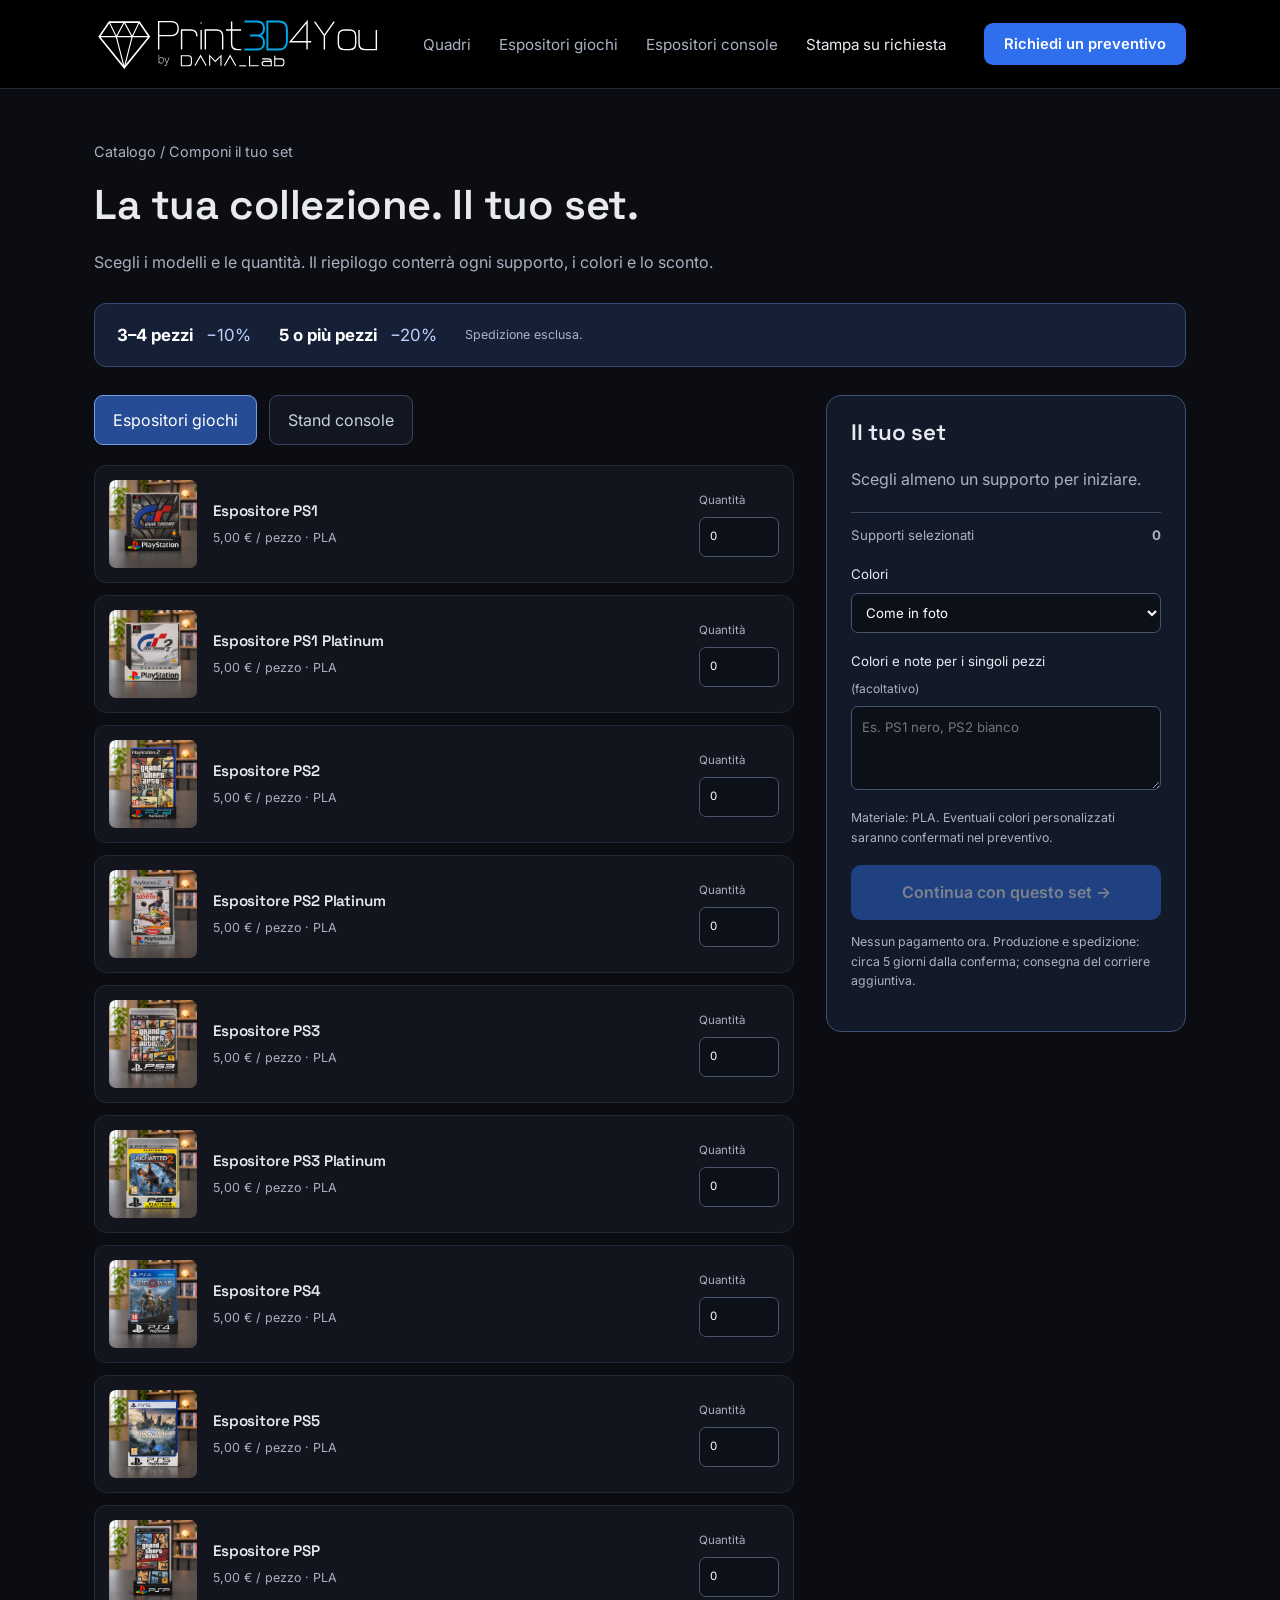
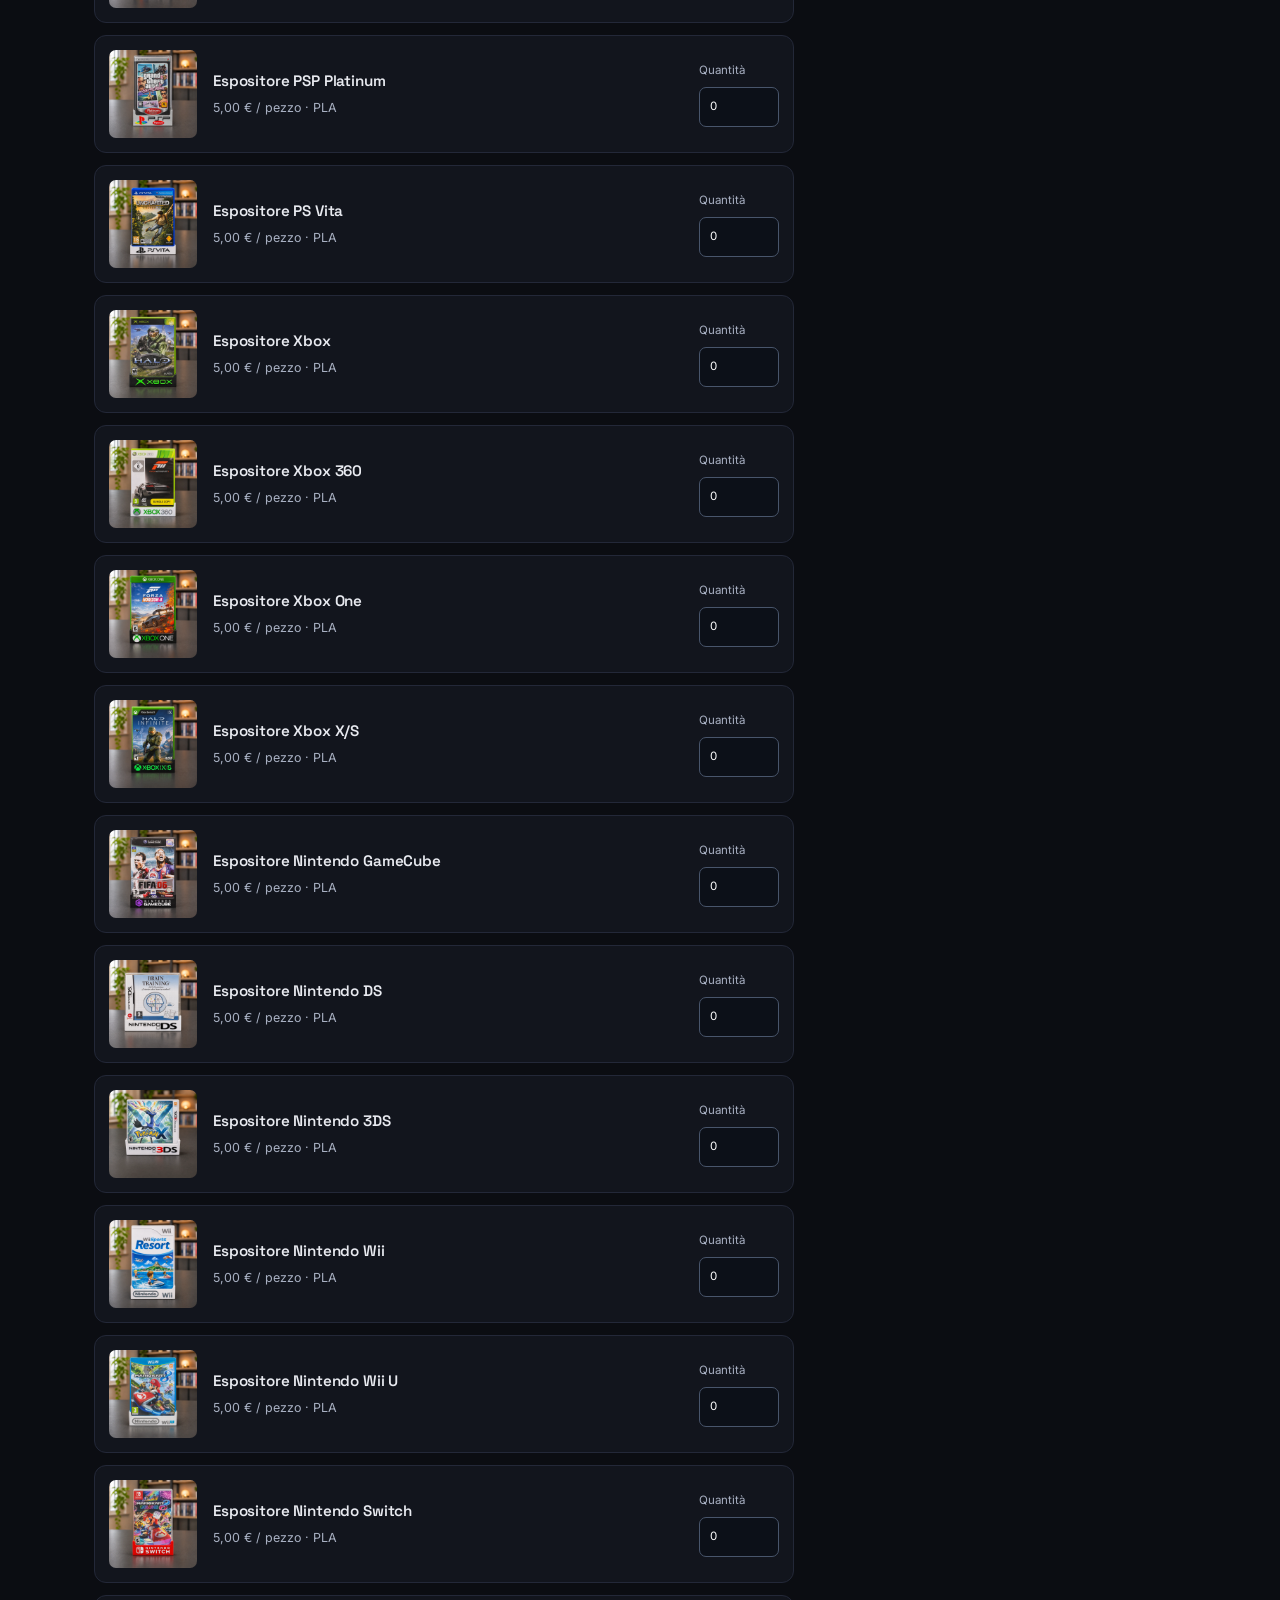
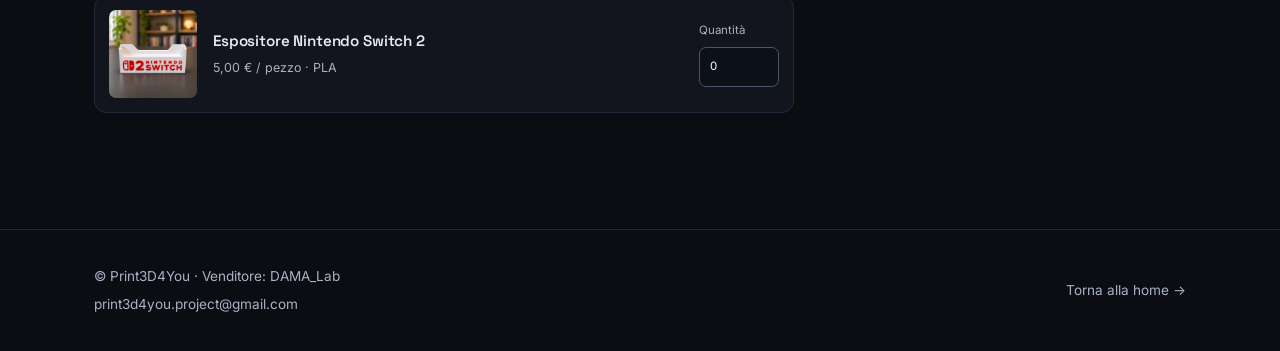
==== componi-set.html @ c37c7026 "Aggiorna catalogo, set personalizzati e categorie dinamiche" ====
<!DOCTYPE html>
<html lang="it">
<head>
<meta charset="UTF-8">
<meta name="viewport" content="width=device-width, initial-scale=1.0">
<meta name="description" content="Invia il tuo file 3D e richiedi un preventivo gratuito per la stampa 3D.">
<title>Componi il tuo set | Print3D4You</title>
<link rel="preconnect" href="https://fonts.googleapis.com">
<link href="https://fonts.googleapis.com/css2?family=Space+Grotesk:wght@500;600;700&family=Inter:wght@400;500;600&display=swap" rel="stylesheet">
<link rel="stylesheet" href="styles.css?v=catalogo-20261104">




<script>
window.TRACKING_CONFIG = { measurementId: "G-C6DGYZ65X0" };
</script>
<script async src="https://www.googletagmanager.com/gtag/js?id=G-C6DGYZ65X0"></script>
<script>
window.dataLayer = window.dataLayer || [];
function gtag(){dataLayer.push(arguments);}
gtag("js", new Date());
gtag("config", "G-C6DGYZ65X0");
</script>
<script src="tracking.js" defer></script>
<script src="catalogo.js?v=catalogo-20261104" defer></script>
<script src="site.js?v=catalogo-20261104" defer></script>

</head>
<body>
<a class="skip-link" href="#contenuto">Vai al contenuto</a>

<header class="site">
  <nav class="nav" aria-label="Navigazione principale">
    <a class="brand" href="index.html">
      <img src="site_images/brand/print3d4you-by-dama-lab-nero.svg" alt="Print3D4You by DAMA_Lab" width="1660" height="320">
    </a>
    <button class="nav-toggle" type="button" aria-expanded="false" aria-controls="main-menu">Menu <span aria-hidden="true">☰</span></button>
    <ul id="main-menu">
      <li><a href="quadri.html">Quadri</a></li>
      <li><a href="espositori-giochi.html">Espositori giochi</a></li>
      <li><a href="espositori-console.html">Espositori console</a></li>
      <li><a href="richiesta.html" class="active">Stampa su richiesta</a></li>
    </ul>
    <a class="cta" href="richiesta.html">Richiedi un preventivo</a>
  </nav>
</header>

<main id="contenuto"><section class="catalog-hero"><div class="wrap"><div class="breadcrumb"><a href="index.html">Catalogo</a> / Componi il tuo set</div><h1>La tua collezione. Il tuo set.</h1><p class="lead">Scegli i modelli e le quantità. Il riepilogo conterrà ogni supporto, i colori e lo sconto.</p></div></section><div class="wrap"><div class="discount-strip"><span><strong>3–4 pezzi</strong> −10%</span><span><strong>5 o più pezzi</strong> −20%</span><small>Spedizione esclusa.</small></div><noscript><p>Per il configuratore occorre JavaScript. Puoi <a href="richiesta.html">descrivere il set nel modulo</a>.</p></noscript><form id="set-builder" action="richiesta.html" method="get"><input type="hidden" name="prodotto" value="Set personalizzato per collezionisti"><input type="hidden" name="selezione" id="set-selection"><input type="hidden" name="materiale" value="PLA"><div class="set-layout"><div><div class="set-tabs" role="group" aria-label="Tipo di supporto"><button type="button" data-set-type="giochi" aria-pressed="true">Espositori giochi</button><button type="button" data-set-type="console" aria-pressed="false">Stand console</button></div><div id="set-products"></div></div><aside class="set-summary" aria-labelledby="set-summary-title"><h2 id="set-summary-title">Il tuo set</h2><div id="set-lines"><p>Scegli almeno un supporto per iniziare.</p></div><div id="set-totals" role="status" aria-live="polite"></div><label>Colori<select name="colori"><option>Come in foto</option><option>Da concordare</option></select></label><label>Colori e note per i singoli pezzi <span>(facoltativo)</span><textarea name="preferenze" rows="3" maxlength="1000" placeholder="Es. PS1 nero, PS2 bianco"></textarea></label><p class="quote-hint">Materiale: PLA. Eventuali colori personalizzati saranno confermati nel preventivo.</p><button class="btn btn-primary" id="set-submit" type="submit" disabled>Continua con questo set →</button><p class="quote-hint">Nessun pagamento ora. Produzione e spedizione: circa 5 giorni dalla conferma; consegna del corriere aggiuntiva.</p><p id="set-error" role="alert"></p></aside></div></form></div></main>



<footer class="site">
  <div class="wrap">
    <div class="seller-contact">
      <p>© Print3D4You · Venditore: DAMA_Lab</p>
      <a href="mailto:print3d4you.project@gmail.com">print3d4you.project@gmail.com</a>
    </div>
    <a href="index.html">Torna alla home →</a>
  </div>
</footer>

</body>
</html>
---- styles.css ----
/* ===== Print3D4You — Design System ===== */
:root{
  --bg: #0b0d12;
  --surface: #12151d;
  --surface-2: #181c26;
  --border: #232838;
  --text: #e8eaf0;
  --text-dim: #a9b1c3;
  --accent: #2f6fed;
  --accent-hover: #4a82f5;
  --accent-soft: rgba(47,111,237,0.12);
  --radius: 14px;
  --maxw: 1140px;
}

*{ box-sizing:border-box; }

html{ scroll-behavior:smooth; }

body{
  margin:0;
  background:var(--bg);
  color:var(--text);
  font-family:'Inter',-apple-system,sans-serif;
  line-height:1.55;
  -webkit-font-smoothing:antialiased;
}

h1,h2,h3,h4{
  font-family:'Space Grotesk',sans-serif;
  font-weight:600;
  line-height:1.15;
  margin:0 0 .5em;
  letter-spacing:-0.01em;
}

p{ margin:0 0 1em; color:var(--text-dim); max-width:65ch; }

a{ color:inherit; }

img{ max-width:100%; display:block; }

.wrap{ max-width:var(--maxw); margin:0 auto; padding:0 24px; }

/* ---- Header ---- */
header.site{
  position:sticky; top:0; z-index:50;
  background:#000;
  backdrop-filter:blur(10px);
  border-bottom:1px solid var(--border);
}
.nav{
  display:flex; align-items:center; justify-content:space-between;
  padding:16px 24px; max-width:var(--maxw); margin:0 auto;
}
.nav .brand{ display:flex; align-items:center; flex-shrink:0; text-decoration:none; }
.nav .brand img{ width:290px; height:auto; }
.nav ul{ list-style:none; display:flex; gap:28px; margin:0; padding:0; }
.nav ul a{ text-decoration:none; color:var(--text-dim); font-size:0.95rem; transition:color .2s; }
.nav ul a:hover, .nav ul a.active{ color:var(--text); }
.nav .cta{
  background:var(--accent); color:#fff; padding:10px 20px; border-radius:9px;
  text-decoration:none; font-size:0.92rem; font-weight:600; transition:background .2s;
}
.nav .cta:hover{ background:var(--accent-hover); }
.nav-toggle{ display:none; }

/* ---- Hero ---- */
.hero{ padding:72px 0 56px; max-width:var(--maxw); margin:0 auto; padding-left:24px; padding-right:24px; }
.hero h1{ font-size:clamp(2.1rem, 4.5vw, 3.2rem); max-width:16ch; }
.hero p.lead{ font-size:1.15rem; max-width:52ch; margin-bottom:1.6em; }
.hero-actions{ display:flex; gap:14px; flex-wrap:wrap; }

.btn{
  display:inline-block; padding:14px 28px; border-radius:10px;
  text-decoration:none; font-weight:600; font-size:1rem; transition:.2s;
  border:1px solid transparent;
}
.btn-primary{ background:var(--accent); color:#fff; }
.btn-primary:hover{ background:var(--accent-hover); }
.btn-ghost{ background:transparent; color:var(--text); border-color:var(--border); }
.btn-ghost:hover{ border-color:var(--accent); color:var(--accent); }

/* ---- Category tiles (hub) ---- */
.categories{ padding:8px 0 72px; }
.cat-grid{
  display:grid; grid-template-columns:repeat(3,1fr); gap:20px;
}
.cat-card{
  position:relative; display:block; text-decoration:none;
  border-radius:var(--radius); overflow:hidden; aspect-ratio:4/5;
  background:var(--surface); border:1px solid var(--border);
}
.cat-card img{
  position:absolute; inset:0; width:100%; height:100%; object-fit:cover;
  filter:brightness(0.62) saturate(1.05); transition:filter .35s, transform .35s;
}
.cat-card:hover img{ filter:brightness(0.75) saturate(1.15); transform:scale(1.04); }
.cat-card .overlay{
  position:absolute; inset:0; display:flex; flex-direction:column; justify-content:flex-end;
  padding:24px; background:linear-gradient(to top, rgba(0,0,0,0.75) 0%, rgba(0,0,0,0) 55%);
}
.cat-card h3{ color:#fff; font-size:1.35rem; margin-bottom:.2em; }
.cat-card .count{ color:rgba(255,255,255,0.75); font-size:0.9rem; }

/* ---- Sections ---- */
section.block{ padding:56px 0; }
section.block.tinted{ background:var(--surface); border-top:1px solid var(--border); border-bottom:1px solid var(--border); }
.block h2{ font-size:1.7rem; margin-bottom:.3em; }
.block .kicker{ color:var(--accent); font-size:0.95rem; font-weight:600; margin-bottom:.4em; display:block; }

.grid-4{ display:grid; grid-template-columns:repeat(4,1fr); gap:18px; margin-top:28px; }
.feat{
  background:var(--surface-2); border:1px solid var(--border); border-radius:var(--radius);
  padding:22px 20px;
}
.feat h4{ font-size:1.02rem; margin-bottom:.35em; }
.feat p{ font-size:0.92rem; margin:0; }

/* ---- Product grid (catalog pages) ---- */
.catalog-hero{ padding:52px 0 12px; }
.catalog-hero .breadcrumb{ color:var(--text-dim); font-size:0.9rem; margin-bottom:18px; }
.catalog-hero .breadcrumb a{ color:var(--text-dim); text-decoration:none; }
.catalog-hero .breadcrumb a:hover{ color:var(--accent); }
.catalog-hero h1{ font-size:clamp(1.8rem,3.5vw,2.6rem); }

.product-grid{
  display:grid; grid-template-columns:repeat(3,1fr); gap:22px;
  padding:32px 0 72px;
}
.product-card{
  background:var(--surface); border:1px solid var(--border); border-radius:var(--radius);
  overflow:hidden; display:flex; flex-direction:column;
}
.product-card .img-wrap{ aspect-ratio:1/1; overflow:hidden; background:#000; }
.product-card img{ width:100%; height:100%; object-fit:cover; transition:transform .4s; }
.product-card:hover img{ transform:scale(1.05); }
.product-card .info{ padding:18px 18px 20px; }
.product-card h3{ font-size:1.08rem; margin-bottom:.25em; }
.product-card .tag{ display:inline-block; font-size:0.78rem; color:var(--accent); background:var(--accent-soft); padding:3px 10px; border-radius:20px; margin-bottom:10px; }
.product-card p{ font-size:0.9rem; margin:0 0 14px; }
.product-card .price-row{ display:flex; align-items:center; justify-content:space-between; }
.product-card .price{ font-family:'Space Grotesk',sans-serif; font-weight:600; font-size:1.15rem; color:var(--text); }
.product-card .mini-btn{
  font-size:0.85rem; color:var(--accent); text-decoration:none; font-weight:600;
}
.product-card .mini-btn:hover{ color:var(--accent-hover); }

.empty-note{
  grid-column:1/-1; text-align:center; padding:40px 20px; color:var(--text-dim);
  border:1px dashed var(--border); border-radius:var(--radius);
}

/* ---- Footer ---- */
footer.site{
  border-top:1px solid var(--border); padding:36px 0; margin-top:40px;
}
footer.site .wrap{ display:flex; justify-content:space-between; align-items:center; flex-wrap:wrap; gap:12px; }
footer.site p{ margin:0; font-size:0.85rem; color:var(--text-dim); }
footer.site a{ color:var(--text-dim); text-decoration:none; font-size:0.85rem; }
footer.site a:hover{ color:var(--accent); }

/* ---- Responsive ---- */
@media (max-width:900px){
  .cat-grid{ grid-template-columns:1fr; }
  .product-grid{ grid-template-columns:repeat(2,1fr); }
  .grid-4{ grid-template-columns:repeat(2,1fr); }
  .nav ul{ display:none; }
}
@media (max-width:560px){
  .product-grid{ grid-template-columns:1fr; }
  .grid-4{ grid-template-columns:1fr; }
}

[hidden]{ display:none !important; }
:focus-visible{ outline:3px solid #8cb5ff; outline-offset:5px; }
.skip-link{ position:fixed; top:-100px; left:16px; z-index:100; background:var(--accent); padding:12px; border-radius:8px; }
.skip-link:focus{ top:12px; }
.eyebrow{ display:block; color:#91b6ff; font-size:.8rem; font-weight:600; letter-spacing:.1em; text-transform:uppercase; margin-bottom:18px; }
.hero-split{ display:grid; grid-template-columns:1.1fr 1fr; align-items:center; gap:56px; padding-top:56px; padding-bottom:64px; }
.hero-split h1{ max-width:14ch; font-size:clamp(2.4rem,4.9vw,4.1rem); line-height:1.05; }
.hero-split p.lead{ font-size:1.08rem; }
.hero-note{ font-size:.8rem; margin:24px 0 0; }
.hero-visual{ position:relative; margin:0; border-radius:20px; overflow:hidden; border:1px solid var(--border); }
.hero-visual img{ width:100%; height:auto; aspect-ratio:1/1.08; object-fit:cover; }
.hero-visual figcaption{ position:absolute; inset:auto 0 0; display:flex; flex-direction:column; gap:6px; padding:24px; color:white; background:linear-gradient(transparent,rgba(0,0,0,.88)); padding-top:60px; }
.hero-visual figcaption a{ font-size:.85rem; text-underline-offset:4px; }
.section-heading{ margin-bottom:28px; }
.section-heading h2{ font-size:clamp(1.5rem,3vw,2rem); }
.custom-art{ position:absolute; inset:0; display:grid; place-items:center; background:radial-gradient(ellipse at top right,#2d4e83,transparent 65%),#131d30; }
.custom-art span{ font-family:'Space Grotesk',sans-serif; font-size:4rem; line-height:1; letter-spacing:-.05em; color:#9eb9e9; transform:rotate(-12deg); padding-bottom:50px; }
.catalog-note{ max-width:80ch; padding:18px 20px; border-left:2px solid var(--accent); background:var(--accent-soft); font-size:.9rem; margin-top:24px; }
.catalog-filter{ display:flex; align-items:center; flex-wrap:wrap; gap:12px; padding-top:20px; }
.catalog-filter label{ font-weight:600; font-size:.9rem; }
.catalog-filter select{ background:var(--surface); color:var(--text); padding:12px; border:1px solid var(--border); border-radius:8px; font:inherit; }
#filter-count{ color:var(--text-dim); font-size:.85rem; }
.console-steps{ grid-template-columns:repeat(3,1fr); margin:30px 0; }
.console-steps h2{ font-size:1.1rem; }
.faq-wrap{ max-width:850px; }
details{ border-bottom:1px solid var(--border); padding:20px 0; }
summary{ cursor:pointer; font-weight:600; }
details p{ margin:16px 0 0; }
.req-wrap{ max-width:800px; margin:0 auto; padding:48px 24px 72px; }
.back-link{ display:inline-block; margin-bottom:22px; color:#91b6ff; text-decoration:none; font-weight:600; font-size:.92rem; }
.req-wrap h1{ font-size:clamp(1.9rem,4vw,2.7rem); }
.form-help{ font-size:.9rem; margin:20px 0; }
.form-help a{ color:#91b6ff; }
.form-card{ background:#fff; color-scheme:light; border-radius:var(--radius); overflow:hidden; padding:12px; }
.form-card iframe{ display:block; width:100%; border:0; color-scheme:light; }
.legal-mini{ background:var(--surface); border:1px solid var(--border); border-radius:var(--radius); padding:22px; margin-top:32px; }
.legal-mini h2{ font-size:1.05rem; }
.legal-mini p{ font-size:.85rem; }
.request-selection{ padding:24px; margin:24px 0; background:var(--accent-soft); border:1px solid var(--border); border-radius:var(--radius); }
.request-selection h2{ font-size:1.4rem; overflow-wrap:anywhere; }
.request-selection .eyebrow{ margin-bottom:10px; }
.request-selection p{ font-size:.9rem; margin:14px 0; }
button.btn{ font:inherit; font-weight:600; cursor:pointer; }
#copy-status{ display:block; margin-top:10px; font-size:.85rem; }
@media(max-width:1050px){ .nav{ gap:16px; flex-wrap:wrap; } .nav ul{ gap:16px; } .hero-split{ gap:28px; } }
@media(max-width:900px){
  .nav{ position:relative; }
  .nav-toggle{ display:inline-flex; align-items:center; gap:12px; margin-left:auto; background:var(--surface); color:var(--text); border:1px solid var(--border); border-radius:8px; padding:10px 14px; font:inherit; cursor:pointer; }
  .nav ul#main-menu{ display:flex; order:4; width:100%; flex-wrap:wrap; }
  .nav.js-navigation:has(.nav-toggle[aria-expanded="false"]) ul#main-menu{ display:none; }
  .nav ul#main-menu.is-open{ display:flex; }
  .nav ul a{ display:block; padding:12px 0; }
  .hero-split{ grid-template-columns:1fr 1fr; }
  .hero-split h1{ font-size:2.7rem; }
}
@media(max-width:640px){
  .nav{ padding:12px 18px; gap:10px; }
  .nav .brand img{ width:clamp(170px,58vw,230px); height:auto; }
  .nav .cta{ display:none; }
  .nav ul#main-menu{ flex-direction:column; gap:0; }
  .hero-split{ grid-template-columns:1fr; padding-top:36px; gap:32px; }
  .hero-split h1{ font-size:clamp(2.5rem,11vw,3.6rem); max-width:14ch; }
  .hero-visual img{ aspect-ratio:5/4; }
  .hero-actions .btn{ padding:13px 18px; }
  .cat-card{ aspect-ratio:5/4; }
  .console-steps{ grid-template-columns:1fr; }
  .req-wrap{ padding:32px 18px 48px; }
  .form-card{ padding:0; }
}
@media(prefers-reduced-motion:reduce){ html{ scroll-behavior:auto; } *,*::before,*::after{ transition:none !important; } }

.console-card .img-wrap{ display:block; position:relative; background:#e8e5de; }
.console-card img{ object-position:center 65%; }
.console-card .info{ display:flex; flex-direction:column; flex:1; }
.console-card .price-row{ margin-top:auto; gap:12px; }
.console-card.model-preview img{ object-fit:contain; background:var(--surface-2); image-rendering:auto; }
.preview-label{ position:absolute; left:12px; bottom:12px; padding:5px 9px; font-size:.75rem; background:rgba(11,13,18,.88); color:white; border-radius:6px; }
.quote-price{ font-size:.85rem; color:var(--text-dim); }
.product-views{ margin-bottom:18px; font-size:.8rem; color:#91b6ff; }
.product-views a{ text-underline-offset:3px; }
.seller-contact a{ display:inline-block; margin-top:6px; overflow-wrap:anywhere; }

/* Anteprima schede prodotto e preventivi */
.preview-banner{padding:9px 20px;background:#dce8ff;color:#182b4d;text-align:center;font-size:.8rem;line-height:1.5;}
.preview-banner a{margin-left:16px;font-weight:600;color:#173d86;}
.product-facts{font-size:.8rem;line-height:1.55;margin:18px 0;}
.product-facts>div{padding:8px 0;border-top:1px solid var(--border);}
.product-facts dt{font-weight:600;color:var(--text);}
.product-facts dd{margin:3px 0 0;color:var(--text-dim);}
.product-delivery{font-size:.77rem!important;line-height:1.6!important;color:var(--text-dim);}
.product-delivery strong{display:block;color:#bdd0f8;font-weight:500;}
.quote-label{font-size:.72rem;max-width:20ch;color:var(--text-dim);text-align:right;}
.quick-quote{margin-top:18px;border-top:1px solid var(--border);padding-top:14px;}
.quick-quote summary{cursor:pointer;color:#b5caff;font-weight:600;font-size:.86rem;}
.quick-quote-form{display:grid;gap:12px;margin-top:18px;}
.quick-quote-form label{display:grid;gap:7px;font-size:.8rem;color:var(--text);}
.quick-quote-form label span{font-weight:400;color:var(--text-dim);}
.quick-quote-form input,.quick-quote-form select{width:100%;min-width:0;background:#0b0d12;border:1px solid #3d4658;border-radius:7px;padding:10px;color:var(--text);font:inherit;}
.quick-quote-form input:focus,.quick-quote-form select:focus{outline:2px solid #7da9ff;outline-offset:2px;}
.quote-fields{display:grid;grid-template-columns:85px minmax(0,1fr);gap:12px;}
.quote-hint{font-size:.77rem!important;line-height:1.6!important;color:var(--text-dim);margin:0!important;}
.quick-quote-form button{font:inherit;cursor:pointer;border:0;text-align:left;line-height:1.6;}
.collector-section{padding:40px 0 64px;}
.collector-grid{display:grid;grid-template-columns:repeat(3,minmax(0,1fr));gap:22px;}
.collector-card{border:1px solid var(--border);border-radius:16px;background:var(--surface);padding:26px;display:flex;flex-direction:column;align-items:flex-start;}
.collector-card h3{font-size:1.3rem;margin:15px 0 12px;}
.collector-card p{font-size:.9rem;color:var(--text-dim);line-height:1.7;}
.collector-card .set-price{font-size:1.15rem;color:var(--text);margin-top:auto;padding-top:16px;}
.set-price small{display:block;font-size:.75rem;color:var(--text-dim);font-weight:400;}
.collector-card .btn{margin-top:12px;font-size:.85rem;}
.catalog-shortcuts{display:flex;flex-wrap:wrap;gap:12px 28px;padding-bottom:18px;font-size:.85rem;}
.work-grid{display:grid;grid-template-columns:repeat(4,minmax(0,1fr));gap:24px;margin:36px 0;}
.work-grid article{border-top:1px solid var(--border);padding-top:22px;}
.work-grid h3{font-size:1.05rem;margin:15px 0 12px;}
.work-grid p{font-size:.87rem;color:var(--text-dim);line-height:1.75;}
.step-number{color:#9ebeff;font-size:1.2rem;font-family:'Space Grotesk',sans-serif;}
.selection-details{display:grid;gap:10px;margin:20px 0;}
.selection-details>div{border-top:1px solid var(--border);padding-top:10px;}
.selection-details dt{font-size:.78rem;color:var(--text-dim);}
.selection-details dd{margin:4px 0 0;font-size:.95rem;overflow-wrap:anywhere;}
.request-selection .btn{margin:10px 10px 10px 0;}
@media(max-width:900px){.collector-grid{grid-template-columns:1fr;}.work-grid{grid-template-columns:repeat(2,minmax(0,1fr));}}
@media(max-width:640px){.collector-card{padding:22px;}.work-grid{grid-template-columns:1fr;}.preview-banner{text-align:left;padding:8px 18px;}.preview-banner a{display:block;margin:0;}.product-card .info{padding:20px;}}

.product-card>a.img-wrap{display:block;cursor:zoom-in;}
.product-zoom{border:1px solid #485065;background:#10131b;color:#fff;border-radius:14px;padding:16px;max-width:min(94vw,1000px);max-height:94vh;}
.product-zoom::backdrop{background:rgba(0,0,0,.85);}
.product-zoom img{display:block;max-height:76vh;width:auto;max-width:100%;object-fit:contain;margin:auto;}
.product-zoom p{font-size:.8rem;color:#c6cddd;margin:12px 0 0;}
.zoom-close{display:block;margin:0 0 12px auto;border:1px solid #5b6578;border-radius:7px;padding:8px 14px;background:#222b3b;color:white;font:inherit;cursor:pointer;}

/* Schede compatte: solo le informazioni utili alla scelta. */
.product-facts{margin:12px 0 6px;font-size:.8rem;line-height:1.5;}
.product-facts>div{border:0;padding:0;}
.product-facts dt,.product-facts dd{display:inline;margin:0;}
.product-facts dt::after{content:': ';}
.product-meta{font-size:.78rem!important;line-height:1.5!important;color:var(--text-dim);margin:7px 0!important;}
.product-delivery{font-size:.75rem!important;line-height:1.5!important;margin:7px 0 13px!important;color:#b8c8e5;}
.product-card .product-views{margin:9px 0;font-size:.75rem;}
.product-card .info{padding:18px;}
.quick-quote{margin-top:12px;padding-top:12px;}
.product-card .quote-label{max-width:none;font-size:.72rem;}

.discount-strip{display:flex;flex-wrap:wrap;gap:12px 28px;align-items:center;background:#152037;border:1px solid #344a70;padding:18px 22px;border-radius:12px;margin:0 0 28px;}
.discount-strip span{color:#bbd2ff;font-size:1.05rem;}.discount-strip strong{margin-right:8px;color:#fff;}.discount-strip small{font-size:.78rem;color:var(--text-dim);}
.collector-grid-two{grid-template-columns:repeat(2,minmax(0,1fr));}
.set-layout{display:grid;grid-template-columns:minmax(0,1fr) 360px;gap:32px;align-items:start;padding-bottom:64px;}
.set-tabs{display:flex;gap:12px;flex-wrap:wrap;margin-bottom:20px;}.set-tabs button{border:1px solid #3b4660;background:#121620;color:#c8cfe0;border-radius:9px;padding:12px 18px;font:inherit;cursor:pointer;}.set-tabs button[aria-pressed="true"]{background:#254c95;border-color:#779ee4;color:white;}
.set-product{display:grid;grid-template-columns:88px minmax(0,1fr) 80px;gap:16px;align-items:center;border:1px solid var(--border);border-radius:12px;padding:14px;margin-bottom:12px;background:var(--surface);}.set-product[hidden]{display:none;}.set-product.is-selected{border-color:#789fe7;background:#17243b;}.set-product img{border-radius:7px;object-fit:cover;}.set-product h3{font-size:.95rem;margin:0 0 8px;}.set-product p{font-size:.78rem;color:var(--text-dim);margin:0;}.set-product label{font-size:.72rem;color:var(--text-dim);display:grid;gap:7px;}
.set-product input,.set-summary input,.set-summary select,.set-summary textarea{width:100%;min-width:0;background:#0c1018;border:1px solid #48556b;border-radius:7px;padding:10px;color:#fff;font:inherit;}
.set-summary{position:sticky;top:110px;border:1px solid #3f5170;border-radius:15px;background:#121a29;padding:24px;}.set-summary h2{font-size:1.4rem;margin:0 0 22px;}.set-summary label{display:grid;gap:8px;margin:18px 0;font-size:.83rem;}.set-summary label span{color:var(--text-dim);font-size:.75rem;}.set-summary .btn{width:100%;margin:18px 0 12px;}.set-summary .btn:disabled{opacity:.45;cursor:not-allowed;}.set-summary-line{display:flex;gap:16px;justify-content:space-between;font-size:.82rem;line-height:1.6;margin:12px 0;}.set-summary-line strong{white-space:nowrap;font-weight:500;}
#set-totals{border-top:1px solid #3b4860;padding-top:12px;margin-top:20px;}#set-totals p{display:flex;justify-content:space-between;gap:12px;font-size:.83rem;color:var(--text-dim);line-height:1.6;}#set-totals .set-grand-total{color:#fff;font-size:1.2rem;border-top:1px solid #3b4860;padding-top:15px;}#set-totals .discount-value{color:#b7e6c6;}#set-totals .set-saving-hint{color:#bdd3ff;display:block;}
.selection-details dd{white-space:pre-line;}.request-full-text{width:100%;box-sizing:border-box;padding:16px;border:1px solid #4c5f7c;background:#0d1420;color:#dce7fa;border-radius:8px;font:inherit;font-size:.82rem;line-height:1.7;margin:16px 0;resize:vertical;}
@media(max-width:900px){.set-layout{grid-template-columns:1fr;}.set-summary{position:static;}.collector-grid-two{grid-template-columns:1fr;}}
@media(max-width:480px){.set-product{grid-template-columns:64px minmax(0,1fr) 64px;gap:10px;padding:10px;}.set-product img{width:64px;height:64px;}.set-product h3{font-size:.82rem;}.set-product input{padding:9px 5px;}.set-summary{padding:20px;}}

/* Home: updated catalog photos with a gentle, optional crossfade. */
.category-motion{display:block;margin:0 0 16px auto;background:transparent;color:var(--text);border:1px solid var(--border);border-radius:8px;padding:8px 14px;cursor:pointer;font:inherit;font-size:.85rem;}
.category-motion[hidden]{display:none;}
.cat-card[data-category-slideshow] img{object-fit:contain;background:#242321;}
.cat-card .category-slide{opacity:1;transition:opacity .7s ease,filter .35s,transform .35s;}
.cat-card .category-slide.is-hidden{opacity:0;}
@media(prefers-reduced-motion:reduce){.cat-card .category-slide{transition:none;}}

/* Uniform category framing on every screen, without letterboxing. */
.cat-grid .cat-card{aspect-ratio:1/1;}
.cat-grid .cat-card[data-category-slideshow] img{object-fit:cover;}
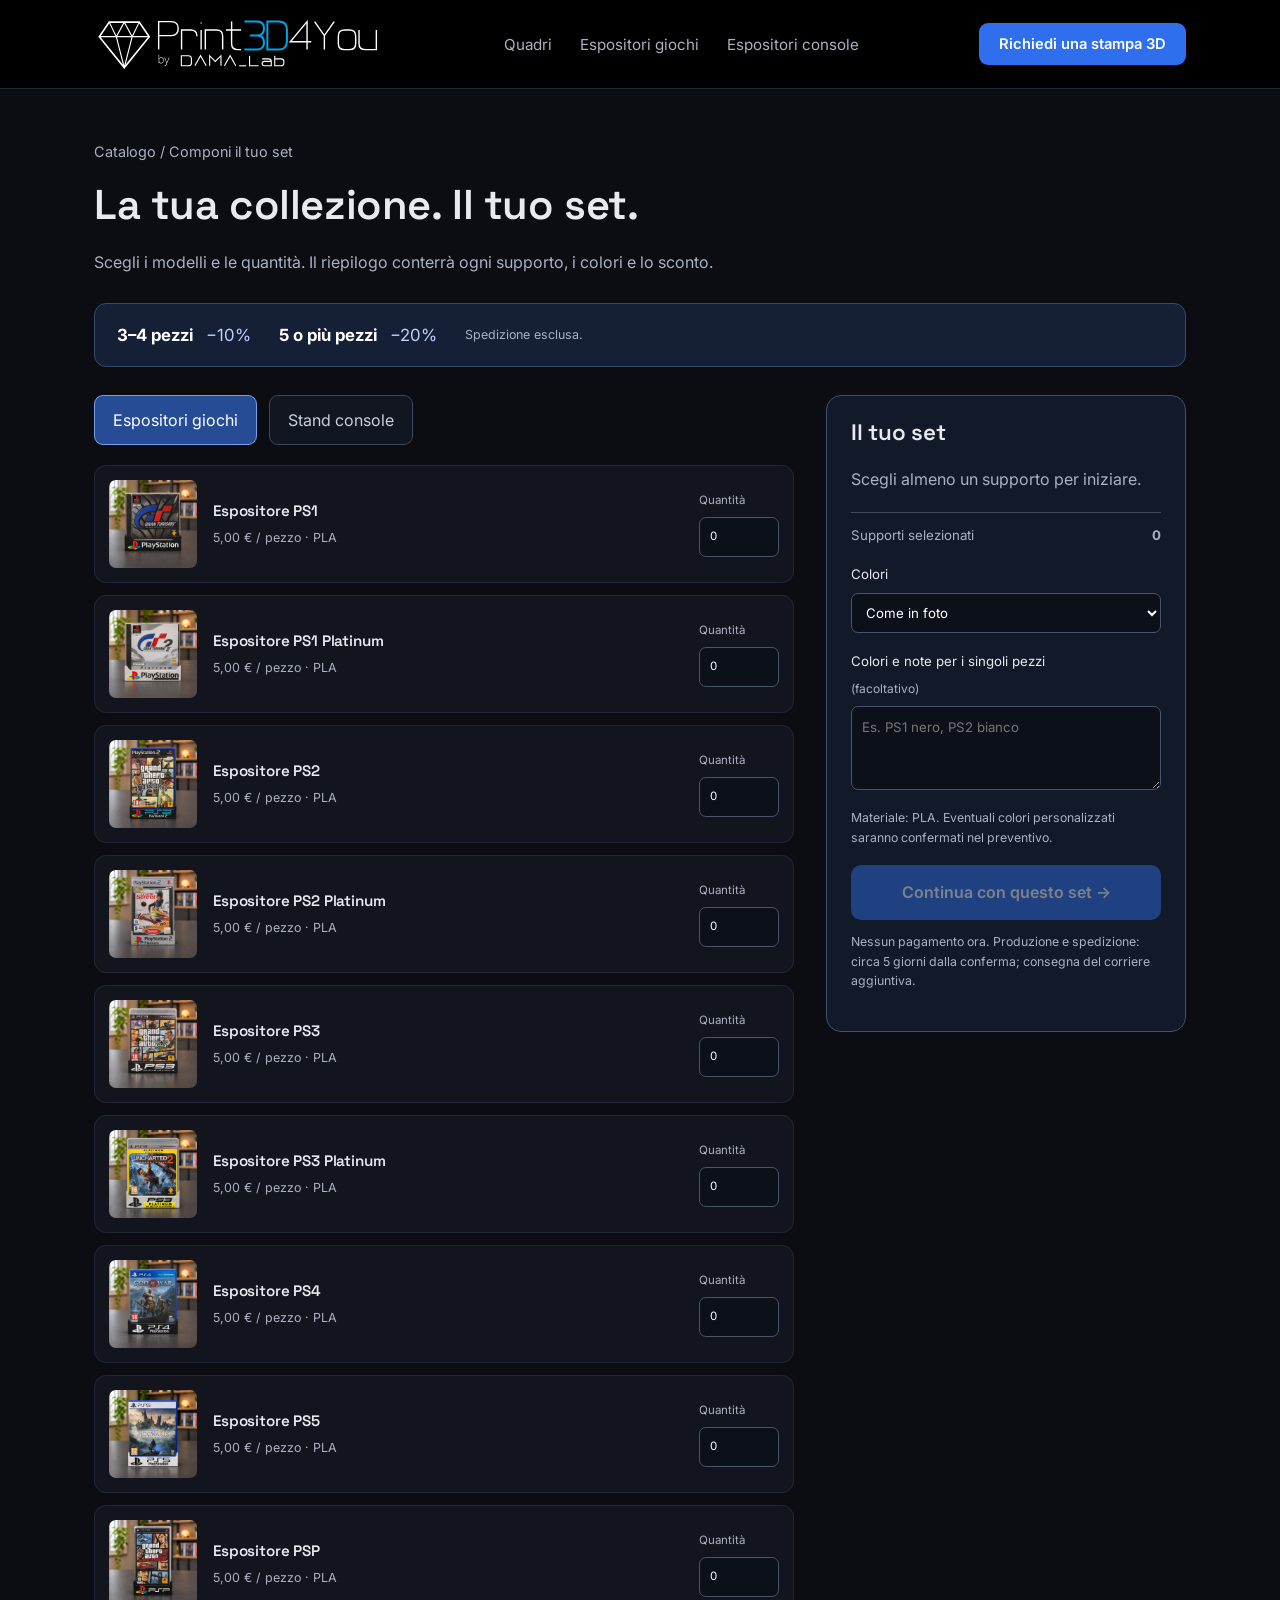
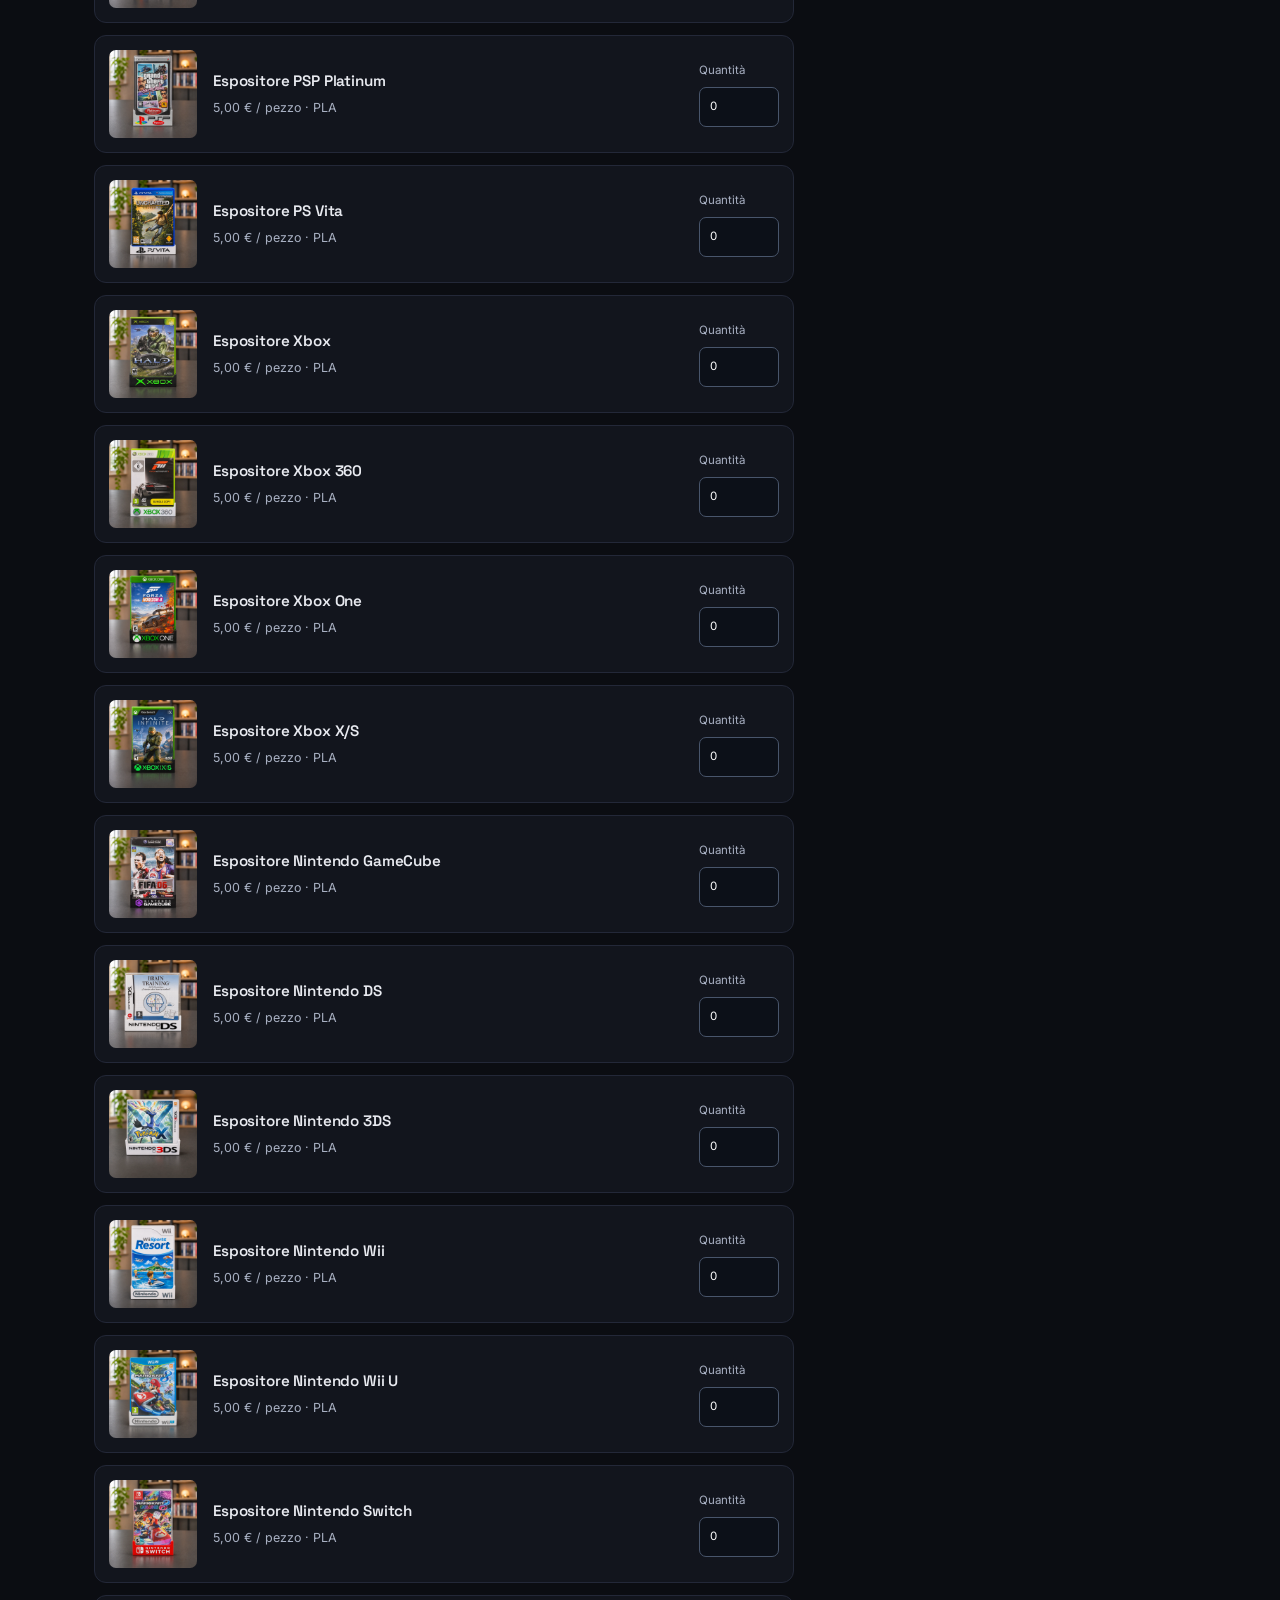
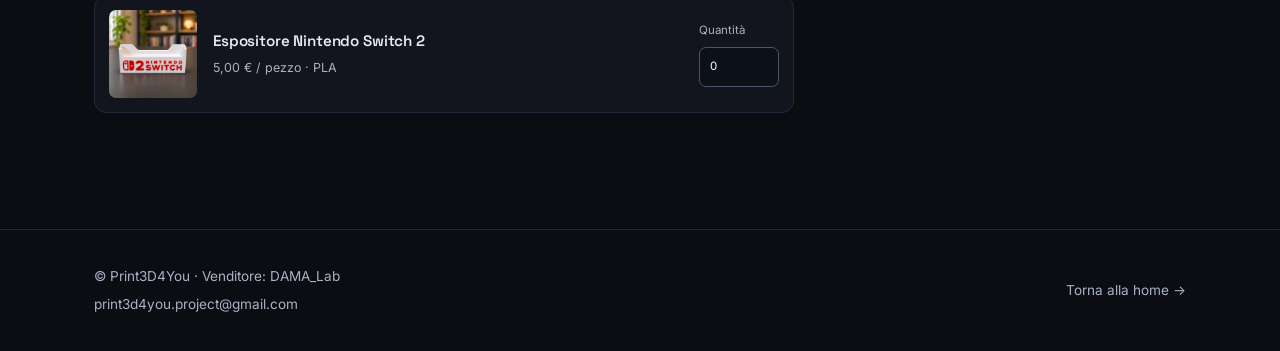
==== commit 553ae7ec: "Unifica accesso alle richieste di stampa 3D" ====
--- a/componi-set.html
+++ b/componi-set.html
@@ -7,7 +7,7 @@
 <title>Componi il tuo set | Print3D4You</title>
 <link rel="preconnect" href="https://fonts.googleapis.com">
 <link href="https://fonts.googleapis.com/css2?family=Space+Grotesk:wght@500;600;700&family=Inter:wght@400;500;600&display=swap" rel="stylesheet">
-<link rel="stylesheet" href="styles.css?v=catalogo-20261104">
+<link rel="stylesheet" href="styles.css?v=menu-20261105">
 
 
 
@@ -40,9 +40,8 @@
       <li><a href="quadri.html">Quadri</a></li>
       <li><a href="espositori-giochi.html">Espositori giochi</a></li>
       <li><a href="espositori-console.html">Espositori console</a></li>
-      <li><a href="richiesta.html" class="active">Stampa su richiesta</a></li>
     </ul>
-    <a class="cta" href="richiesta.html">Richiedi un preventivo</a>
+    <a class="cta" href="richiesta.html">Richiedi una stampa 3D</a>
   </nav>
 </header>
 
--- a/styles.css
+++ b/styles.css
@@ -230,7 +230,7 @@
 @media(max-width:640px){
   .nav{ padding:12px 18px; gap:10px; }
   .nav .brand img{ width:clamp(170px,58vw,230px); height:auto; }
-  .nav .cta{ display:none; }
+  .nav .cta{ display:block; order:3; width:100%; text-align:center; }
   .nav ul#main-menu{ flex-direction:column; gap:0; }
   .hero-split{ grid-template-columns:1fr; padding-top:36px; gap:32px; }
   .hero-split h1{ font-size:clamp(2.5rem,11vw,3.6rem); max-width:14ch; }
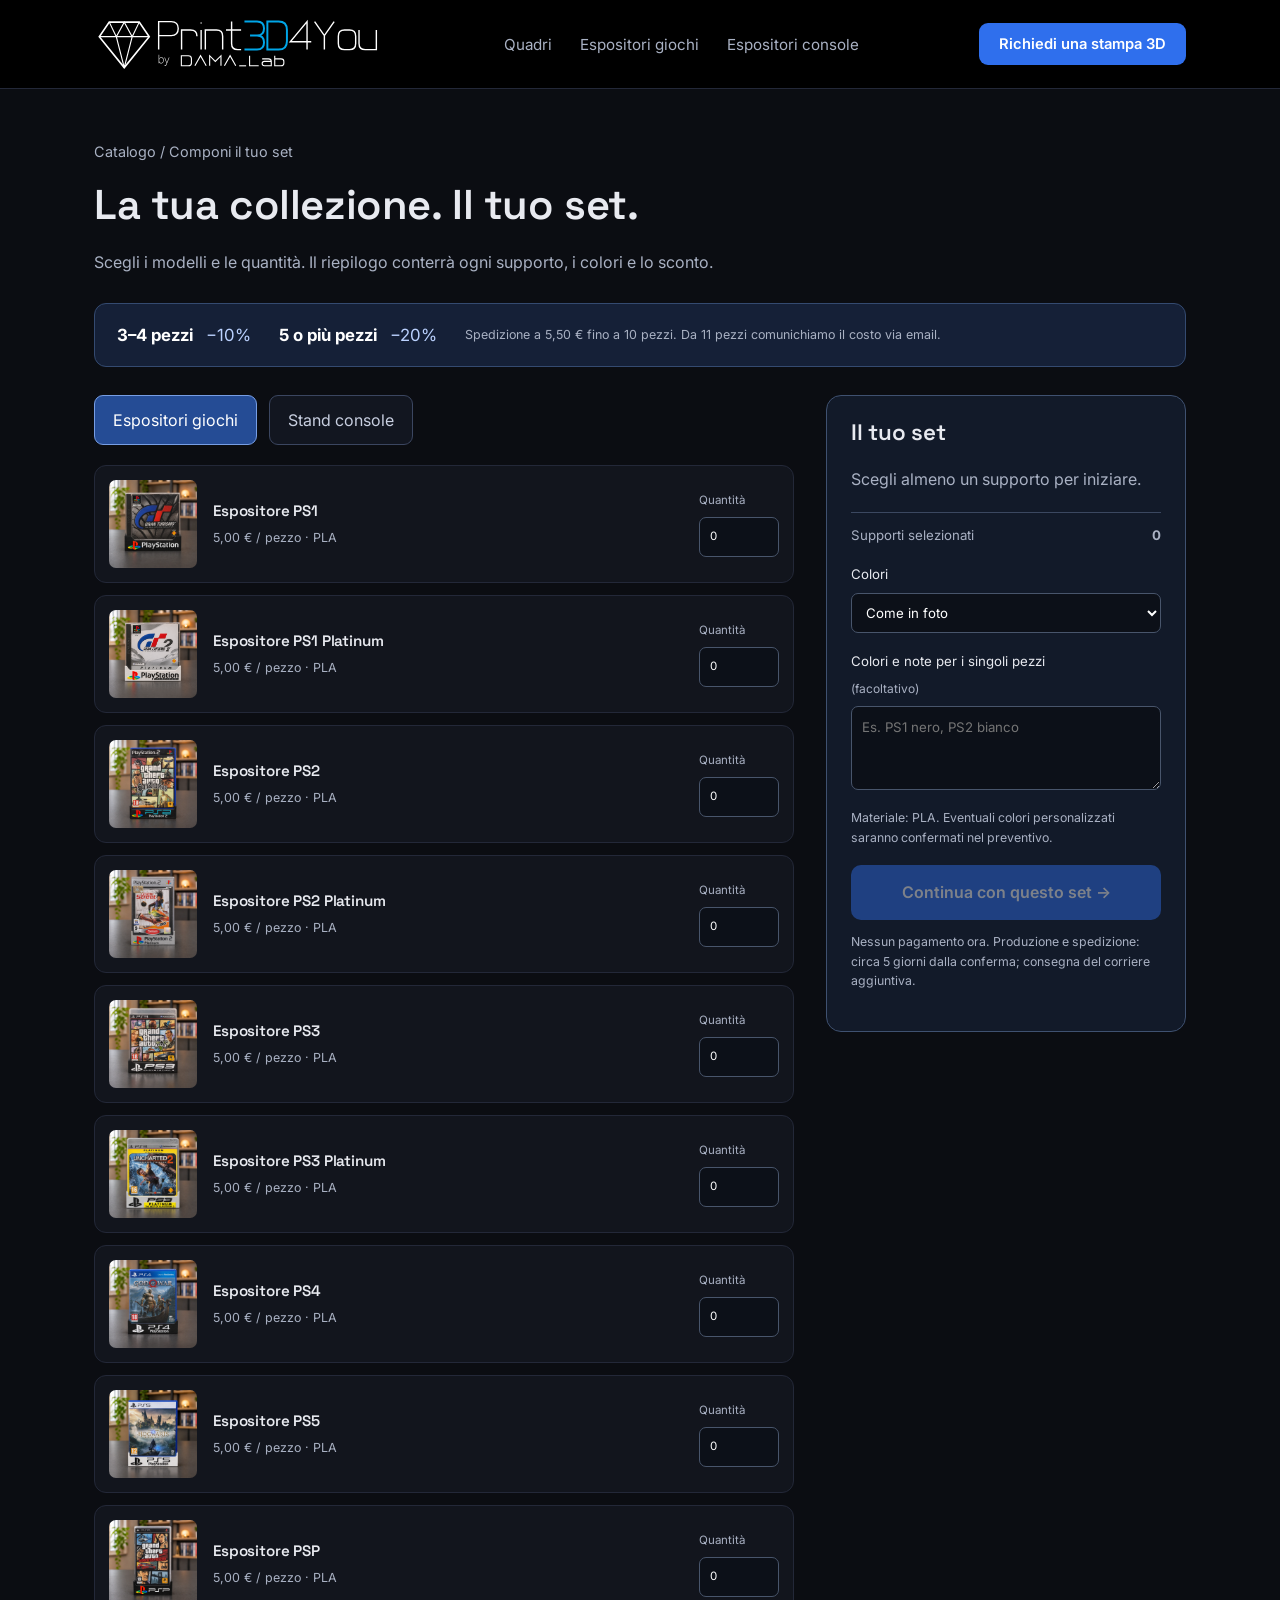
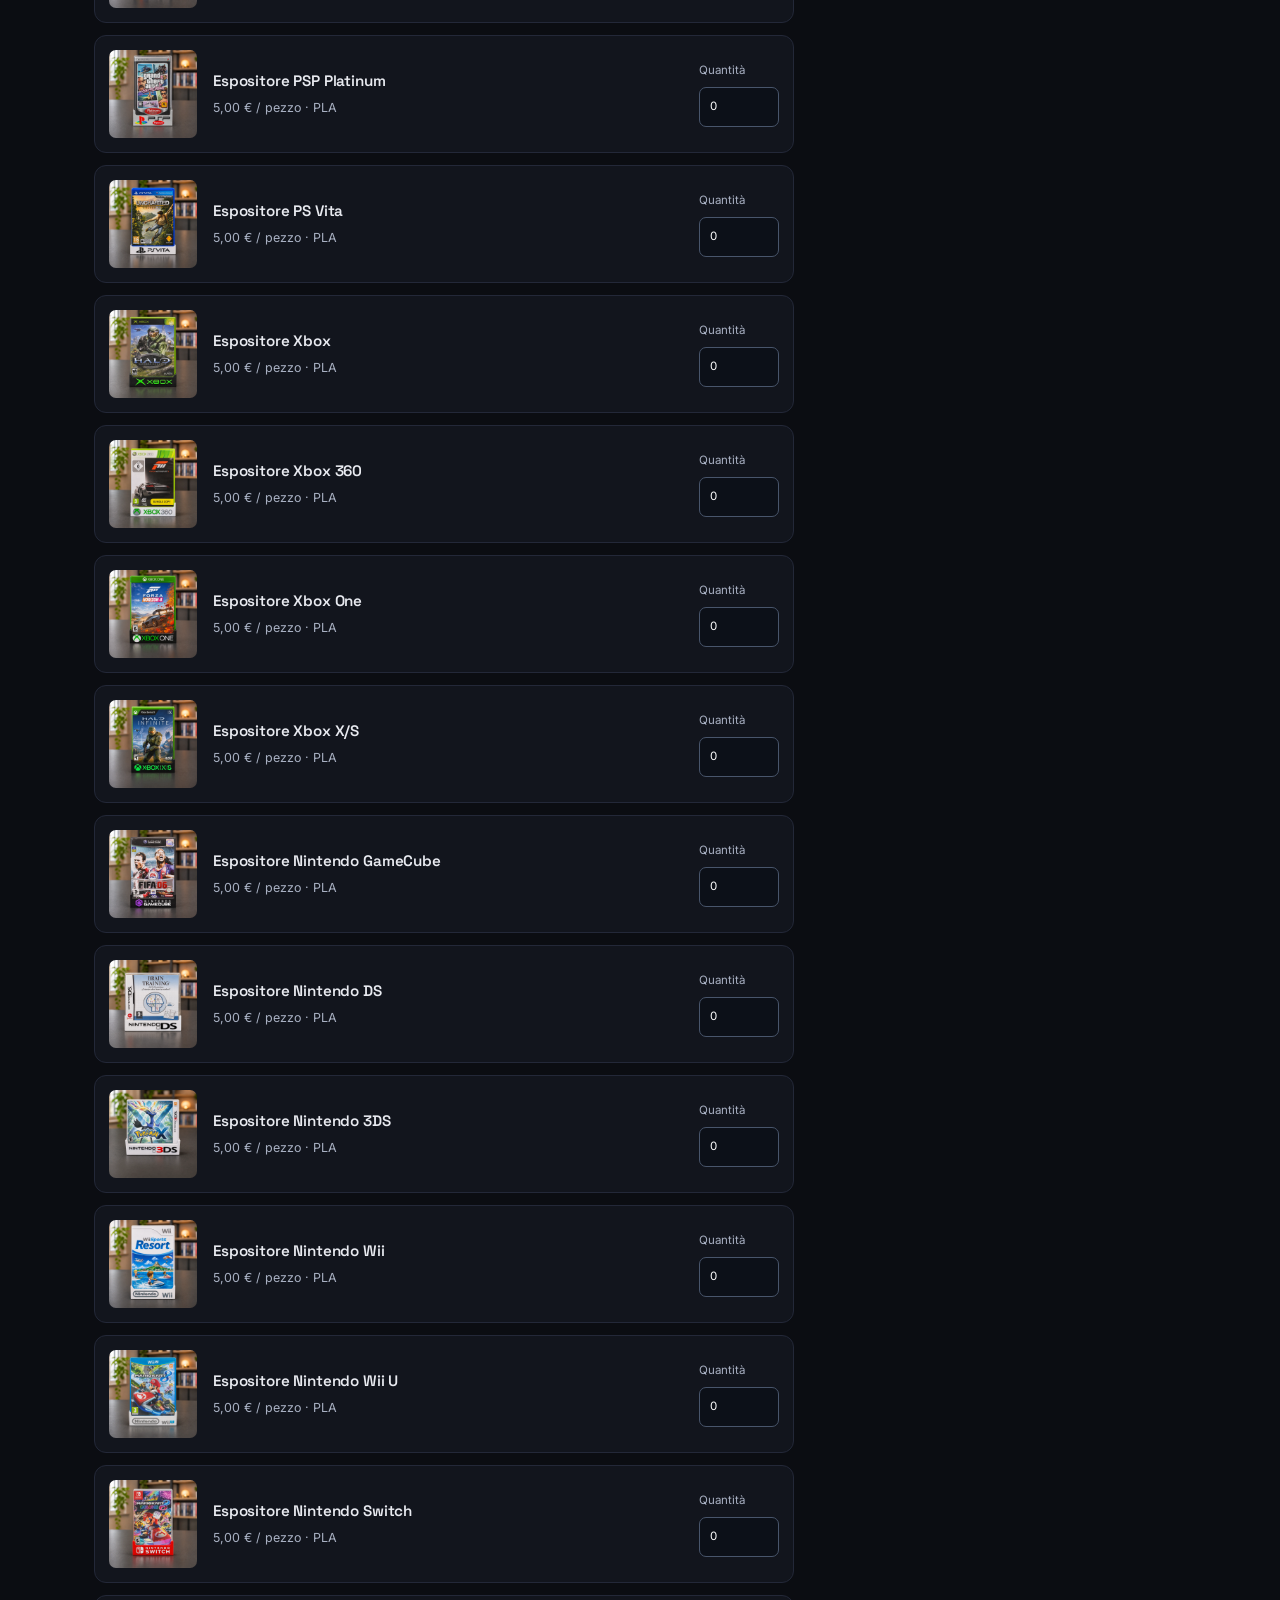
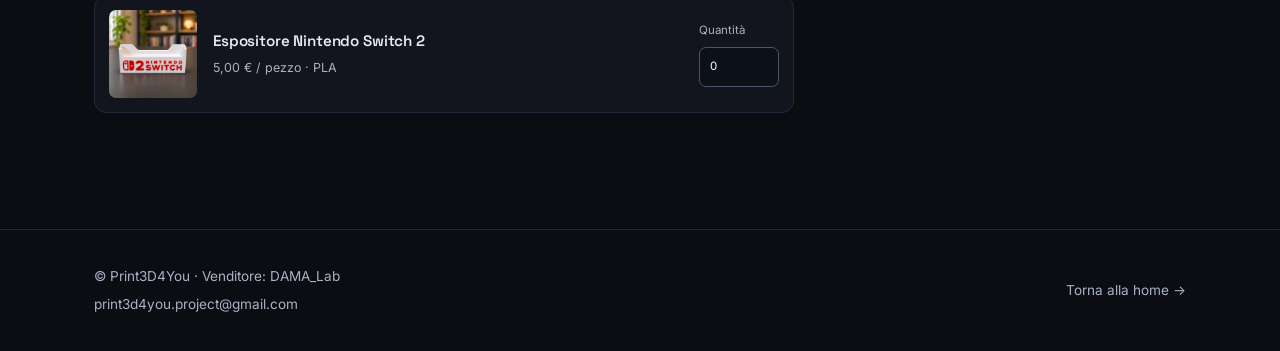
==== commit 5be6bd3d: "Aggiorna foto e richieste del catalogo" ====
--- a/componi-set.html
+++ b/componi-set.html
@@ -7,7 +7,7 @@
 <title>Componi il tuo set | Print3D4You</title>
 <link rel="preconnect" href="https://fonts.googleapis.com">
 <link href="https://fonts.googleapis.com/css2?family=Space+Grotesk:wght@500;600;700&family=Inter:wght@400;500;600&display=swap" rel="stylesheet">
-<link rel="stylesheet" href="styles.css?v=menu-20261105">
+<link rel="stylesheet" href="styles.css?v=20261115-7">
 
 
 
@@ -22,9 +22,8 @@
 gtag("js", new Date());
 gtag("config", "G-C6DGYZ65X0");
 </script>
-<script src="tracking.js" defer></script>
-<script src="catalogo.js?v=catalogo-20261104" defer></script>
-<script src="site.js?v=catalogo-20261104" defer></script>
+<script src="tracking.js" defer></script><script src="catalogo.js?v=20261115-2" defer></script>
+<script src="site.js?v=20261116-1" defer></script>
 
 </head>
 <body>
@@ -45,7 +44,7 @@
   </nav>
 </header>
 
-<main id="contenuto"><section class="catalog-hero"><div class="wrap"><div class="breadcrumb"><a href="index.html">Catalogo</a> / Componi il tuo set</div><h1>La tua collezione. Il tuo set.</h1><p class="lead">Scegli i modelli e le quantità. Il riepilogo conterrà ogni supporto, i colori e lo sconto.</p></div></section><div class="wrap"><div class="discount-strip"><span><strong>3–4 pezzi</strong> −10%</span><span><strong>5 o più pezzi</strong> −20%</span><small>Spedizione esclusa.</small></div><noscript><p>Per il configuratore occorre JavaScript. Puoi <a href="richiesta.html">descrivere il set nel modulo</a>.</p></noscript><form id="set-builder" action="richiesta.html" method="get"><input type="hidden" name="prodotto" value="Set personalizzato per collezionisti"><input type="hidden" name="selezione" id="set-selection"><input type="hidden" name="materiale" value="PLA"><div class="set-layout"><div><div class="set-tabs" role="group" aria-label="Tipo di supporto"><button type="button" data-set-type="giochi" aria-pressed="true">Espositori giochi</button><button type="button" data-set-type="console" aria-pressed="false">Stand console</button></div><div id="set-products"></div></div><aside class="set-summary" aria-labelledby="set-summary-title"><h2 id="set-summary-title">Il tuo set</h2><div id="set-lines"><p>Scegli almeno un supporto per iniziare.</p></div><div id="set-totals" role="status" aria-live="polite"></div><label>Colori<select name="colori"><option>Come in foto</option><option>Da concordare</option></select></label><label>Colori e note per i singoli pezzi <span>(facoltativo)</span><textarea name="preferenze" rows="3" maxlength="1000" placeholder="Es. PS1 nero, PS2 bianco"></textarea></label><p class="quote-hint">Materiale: PLA. Eventuali colori personalizzati saranno confermati nel preventivo.</p><button class="btn btn-primary" id="set-submit" type="submit" disabled>Continua con questo set →</button><p class="quote-hint">Nessun pagamento ora. Produzione e spedizione: circa 5 giorni dalla conferma; consegna del corriere aggiuntiva.</p><p id="set-error" role="alert"></p></aside></div></form></div></main>
+<main id="contenuto"><section class="catalog-hero"><div class="wrap"><div class="breadcrumb"><a href="index.html">Catalogo</a> / Componi il tuo set</div><h1>La tua collezione. Il tuo set.</h1><p class="lead">Scegli i modelli e le quantità. Il riepilogo conterrà ogni supporto, i colori e lo sconto.</p></div></section><div class="wrap"><div class="discount-strip"><span><strong>3–4 pezzi</strong> −10%</span><span><strong>5 o più pezzi</strong> −20%</span><small>Spedizione a 5,50 € fino a 10 pezzi. Da 11 pezzi comunichiamo il costo via email.</small></div><noscript><p>Per il configuratore occorre JavaScript. Puoi <a href="richiesta.html">descrivere il set nel modulo</a>.</p></noscript><form id="set-builder" action="richiesta.html" method="get"><input type="hidden" name="prodotto" value="Set personalizzato per collezionisti"><input type="hidden" name="selezione" id="set-selection"><input type="hidden" name="materiale" value="PLA"><div class="set-layout"><div><div class="set-tabs" role="group" aria-label="Tipo di supporto"><button type="button" data-set-type="giochi" aria-pressed="true">Espositori giochi</button><button type="button" data-set-type="console" aria-pressed="false">Stand console</button></div><div id="set-products"></div></div><aside class="set-summary" aria-labelledby="set-summary-title"><h2 id="set-summary-title">Il tuo set</h2><div id="set-lines"><p>Scegli almeno un supporto per iniziare.</p></div><div id="set-totals" role="status" aria-live="polite"></div><label>Colori<select name="colori"><option>Come in foto</option><option>Da concordare</option></select></label><label>Colori e note per i singoli pezzi <span>(facoltativo)</span><textarea name="preferenze" rows="3" maxlength="1000" placeholder="Es. PS1 nero, PS2 bianco"></textarea></label><p class="quote-hint">Materiale: PLA. Eventuali colori personalizzati saranno confermati nel preventivo.</p><button class="btn btn-primary" id="set-submit" type="submit" disabled>Continua con questo set →</button><p class="quote-hint">Nessun pagamento ora. Produzione e spedizione: circa 5 giorni dalla conferma; consegna del corriere aggiuntiva.</p><p id="set-error" role="alert"></p></aside></div></form></div></main>
 
 
 
--- a/styles.css
+++ b/styles.css
@@ -215,7 +215,6 @@
 .request-selection .eyebrow{ margin-bottom:10px; }
 .request-selection p{ font-size:.9rem; margin:14px 0; }
 button.btn{ font:inherit; font-weight:600; cursor:pointer; }
-#copy-status{ display:block; margin-top:10px; font-size:.85rem; }
 @media(max-width:1050px){ .nav{ gap:16px; flex-wrap:wrap; } .nav ul{ gap:16px; } .hero-split{ gap:28px; } }
 @media(max-width:900px){
   .nav{ position:relative; }
@@ -269,11 +268,10 @@
 .quick-quote-form{display:grid;gap:12px;margin-top:18px;}
 .quick-quote-form label{display:grid;gap:7px;font-size:.8rem;color:var(--text);}
 .quick-quote-form label span{font-weight:400;color:var(--text-dim);}
-.quick-quote-form input,.quick-quote-form select{width:100%;min-width:0;background:#0b0d12;border:1px solid #3d4658;border-radius:7px;padding:10px;color:var(--text);font:inherit;}
-.quick-quote-form input:focus,.quick-quote-form select:focus{outline:2px solid #7da9ff;outline-offset:2px;}
+.quick-quote-form input,.quick-quote-form select,.quick-quote-form textarea{width:100%;min-width:0;background:#0b0d12;border:1px solid #3d4658;border-radius:7px;padding:10px;color:var(--text);font:inherit;}
+.quick-quote-form input:focus,.quick-quote-form select:focus,.quick-quote-form textarea:focus{outline:2px solid #7da9ff;outline-offset:2px;}
 .quote-fields{display:grid;grid-template-columns:85px minmax(0,1fr);gap:12px;}
 .quote-hint{font-size:.77rem!important;line-height:1.6!important;color:var(--text-dim);margin:0!important;}
-.quick-quote-form button{font:inherit;cursor:pointer;border:0;text-align:left;line-height:1.6;}
 .collector-section{padding:40px 0 64px;}
 .collector-grid{display:grid;grid-template-columns:repeat(3,minmax(0,1fr));gap:22px;}
 .collector-card{border:1px solid var(--border);border-radius:16px;background:var(--surface);padding:26px;display:flex;flex-direction:column;align-items:flex-start;}
@@ -324,7 +322,7 @@
 .set-product input,.set-summary input,.set-summary select,.set-summary textarea{width:100%;min-width:0;background:#0c1018;border:1px solid #48556b;border-radius:7px;padding:10px;color:#fff;font:inherit;}
 .set-summary{position:sticky;top:110px;border:1px solid #3f5170;border-radius:15px;background:#121a29;padding:24px;}.set-summary h2{font-size:1.4rem;margin:0 0 22px;}.set-summary label{display:grid;gap:8px;margin:18px 0;font-size:.83rem;}.set-summary label span{color:var(--text-dim);font-size:.75rem;}.set-summary .btn{width:100%;margin:18px 0 12px;}.set-summary .btn:disabled{opacity:.45;cursor:not-allowed;}.set-summary-line{display:flex;gap:16px;justify-content:space-between;font-size:.82rem;line-height:1.6;margin:12px 0;}.set-summary-line strong{white-space:nowrap;font-weight:500;}
 #set-totals{border-top:1px solid #3b4860;padding-top:12px;margin-top:20px;}#set-totals p{display:flex;justify-content:space-between;gap:12px;font-size:.83rem;color:var(--text-dim);line-height:1.6;}#set-totals .set-grand-total{color:#fff;font-size:1.2rem;border-top:1px solid #3b4860;padding-top:15px;}#set-totals .discount-value{color:#b7e6c6;}#set-totals .set-saving-hint{color:#bdd3ff;display:block;}
-.selection-details dd{white-space:pre-line;}.request-full-text{width:100%;box-sizing:border-box;padding:16px;border:1px solid #4c5f7c;background:#0d1420;color:#dce7fa;border-radius:8px;font:inherit;font-size:.82rem;line-height:1.7;margin:16px 0;resize:vertical;}
+.selection-details dd{white-space:pre-line;}
 @media(max-width:900px){.set-layout{grid-template-columns:1fr;}.set-summary{position:static;}.collector-grid-two{grid-template-columns:1fr;}}
 @media(max-width:480px){.set-product{grid-template-columns:64px minmax(0,1fr) 64px;gap:10px;padding:10px;}.set-product img{width:64px;height:64px;}.set-product h3{font-size:.82rem;}.set-product input{padding:9px 5px;}.set-summary{padding:20px;}}
 
@@ -339,3 +337,135 @@
 /* Uniform category framing on every screen, without letterboxing. */
 .cat-grid .cat-card{aspect-ratio:1/1;}
 .cat-grid .cat-card[data-category-slideshow] img{object-fit:cover;}
+
+/* Hero cycles once through each category every three seconds. */
+.hero-visual[data-hero-slideshow]{aspect-ratio:1/1.08;}
+.hero-visual[data-hero-slideshow] .hero-slide{position:absolute;inset:0;width:100%;height:100%;aspect-ratio:auto;object-fit:cover;opacity:1;transition:opacity .6s ease;}
+.hero-visual[data-hero-slideshow] .hero-slide.is-hidden{opacity:0;}
+.hero-motion{position:absolute;top:12px;right:12px;z-index:2;border:1px solid #ffffff55;border-radius:8px;background:#0009;color:white;padding:8px 12px;cursor:pointer;font:inherit;font-size:.8rem;}
+.hero-motion[hidden]{display:none;}
+@media(max-width:640px){.hero-visual[data-hero-slideshow]{aspect-ratio:1/1;}}
+@media(prefers-reduced-motion:reduce){.hero-visual[data-hero-slideshow] .hero-slide{transition:none;}}
+
+.catalog-search{padding-top:28px;padding-bottom:36px;}
+.catalog-search[hidden]{display:none;}
+.catalog-search h2{font-size:clamp(1.4rem,3vw,2rem);margin-bottom:18px;}
+.catalog-search label{display:block;color:var(--text-dim);margin-bottom:8px;}
+.search-controls{display:flex;gap:12px;}
+.search-controls input{min-width:0;flex:1;background:var(--surface);color:var(--text);border:1px solid var(--border);border-radius:10px;padding:14px 16px;font:inherit;}
+.search-results{list-style:none;display:grid;grid-template-columns:repeat(2,minmax(0,1fr));gap:10px;padding:0;margin-top:12px;}
+.search-results a{display:flex;flex-direction:column;gap:4px;padding:15px 18px;border:1px solid var(--border);border-radius:10px;text-decoration:none;color:var(--text);background:var(--surface);}
+.hero-search{padding:20px 0 0;max-width:560px;}
+.hero-search label{display:block;color:var(--text-dim);font-size:.9rem;margin-bottom:7px;}
+.hero-search .search-controls{gap:8px;}
+.hero-search .search-controls input{padding:10px 13px;font-size:.95rem;}
+.hero-search .search-controls .btn{padding:10px 18px;}
+.hero-search .search-results a{padding:10px 13px;}
+@media(max-width:640px){.hero-search{max-width:none}.hero-search .search-controls{flex-direction:row}.hero-search .search-controls .btn{padding:10px 14px}}
+.search-results a:hover{border-color:var(--accent);}
+.search-results span,#search-status{font-size:.9rem;color:var(--text-dim);}
+.product-card[id]{scroll-margin-top:120px;}
+.product-card:target{outline:2px solid var(--accent);outline-offset:4px;}
+
+.product-carousel{position:relative;min-width:0}
+.product-carousel .img-wrap{display:block;position:relative;isolation:isolate;cursor:zoom-in;background:#000}
+.product-carousel .img-wrap img{object-fit:contain;transform:none}
+.product-carousel .img-wrap .carousel-backdrop{
+  position:absolute;
+  inset:0;
+  z-index:-1;
+  object-fit:cover;
+  transform:scale(1.15);
+  filter:blur(22px) brightness(.55);
+  pointer-events:none;
+}
+
+/* Lift shadows on the darker catalog imports without changing the files. */
+:is(.product-card, .product-zoom) img:not(.carousel-backdrop):is(
+  [src$="/gallery/stand-game-boy-color-1.webp"],
+  [src$="/gallery/quadro-milan-1.jpeg"],
+  [src$="/gallery/quadro-milan-2.jpeg"],
+  [src$="/gallery/quadro-milan-4.jpeg"]
+){filter:brightness(1.13) contrast(.89)}
+
+:is(.product-card, .product-zoom) img:not(.carousel-backdrop):is(
+  [src$="/gallery/stand-game-boy-advance-1.webp"],
+  [src$="/gallery/stand-game-boy-color-2.webp"],
+  [src$="/gallery/quadro-juve-1.jpeg"],
+  [src$="/gallery/quadro-napoli-1.jpeg"]
+){filter:brightness(1.07) contrast(.94)}
+
+:is(.product-card, .product-zoom) img:not(.carousel-backdrop)[src$="/console/game-boy-con-console.jpg"]{
+  filter:brightness(1.09) contrast(.95);
+}
+
+:is(.product-card, .product-zoom) img:not(.carousel-backdrop):is(
+  [src$="/gallery/quadro-juve-3.jpeg"],
+  [src$="/gallery/quadro-napoli-4.jpeg"]
+){filter:brightness(.96)}
+.product-carousel button,.carousel-count{position:absolute;background:rgba(0,0,0,.75);color:white}
+.product-carousel button{top:50%;transform:translateY(-50%);width:44px;height:44px;border:1px solid #aaa;border-radius:50%;font:28px/1 system-ui;cursor:pointer}
+.carousel-prev{left:8px}
+.carousel-next{right:8px}
+.carousel-count{bottom:8px;right:8px;border-radius:20px;padding:3px 9px;font-size:.75rem;pointer-events:none}
+@media (hover:hover) and (pointer:fine){
+  .product-carousel button{opacity:0;transition:opacity .15s}
+  .product-carousel:hover button,.product-carousel:focus-within button{opacity:1}
+}
+@media(max-width:640px){.search-results{grid-template-columns:1fr;}.search-controls .btn{padding:12px 18px;}}
+
+
+/* Avvicina i supporti vuoti nelle schede mantenendo accessibile la foto intera. */
+.product-carousel .img-wrap img:not(.carousel-backdrop)[src*="/espo_"] {
+  transform: scale(1.32);
+  filter: brightness(1.12) contrast(1.04);
+}
+
+.quick-quote-form textarea{resize:vertical}
+
+.quick-quote-form {
+  gap: 11px;
+  margin-top: 12px;
+}
+.quick-quote-form .quote-field-title {
+  color: var(--text);
+}
+.quote-field-title small {
+  margin-left: 4px;
+  color: var(--text-dim);
+}
+.quick-quote-form .quote-hint {
+  display: grid;
+  grid-template-columns: 1fr auto;
+  gap: 2px 8px;
+  padding: 8px 10px;
+  border-radius: 8px;
+  background: #0b0d12;
+}
+.quick-quote-form .quote-hint strong {
+  color: var(--text);
+}
+.quick-quote-form .quote-hint small {
+  grid-column: 1 / -1;
+  font-size: inherit;
+}
+.quick-quote-form .quote-submit {
+  display: flex;
+  justify-content: space-between;
+  width: 100%;
+  padding: 10px 13px;
+  font: inherit;
+  font-size: .85rem;
+  font-weight: 650;
+  text-align: left;
+  cursor: pointer;
+}
+.quick-quote-form .quote-multiple {
+  justify-self: start;
+  font-size: .8rem;
+  color: var(--text-dim);
+  text-underline-offset: 3px;
+}
+.quick-quote-form .quote-multiple:hover {
+  color: var(--text);
+}
